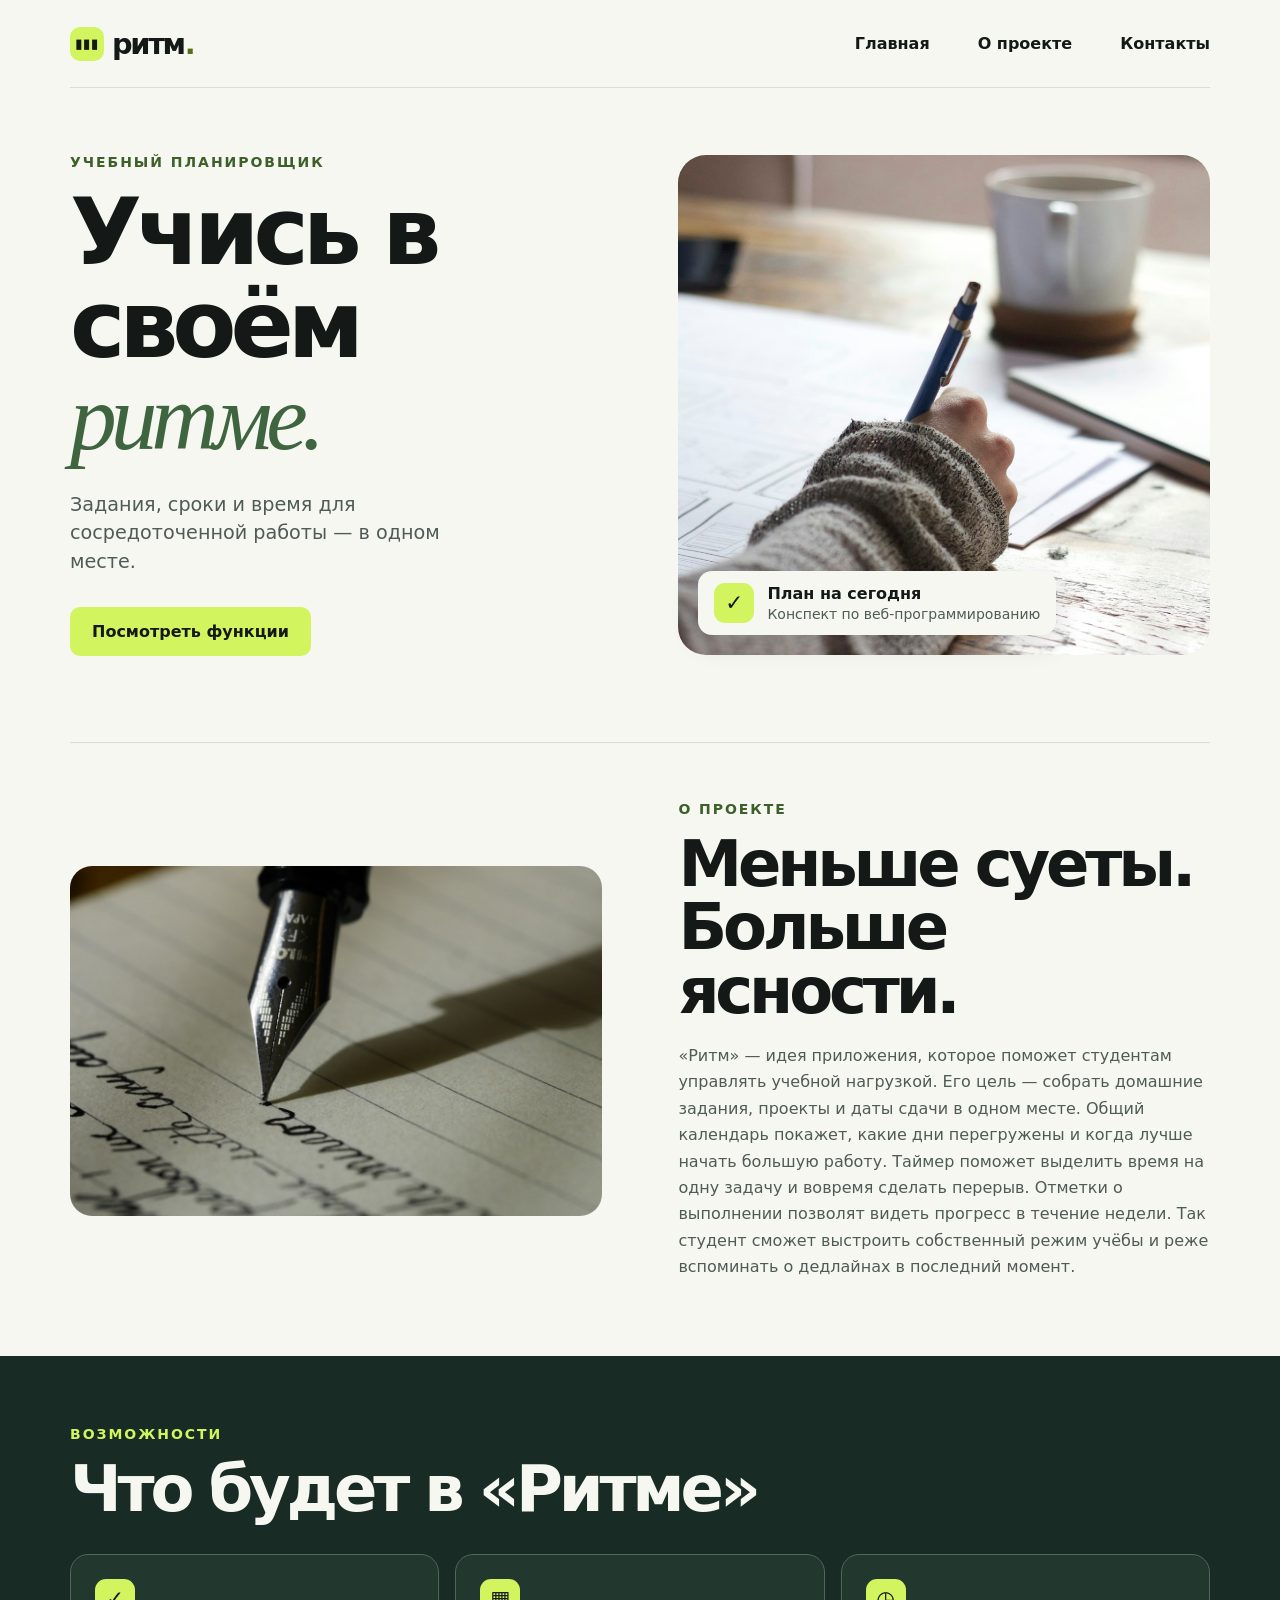
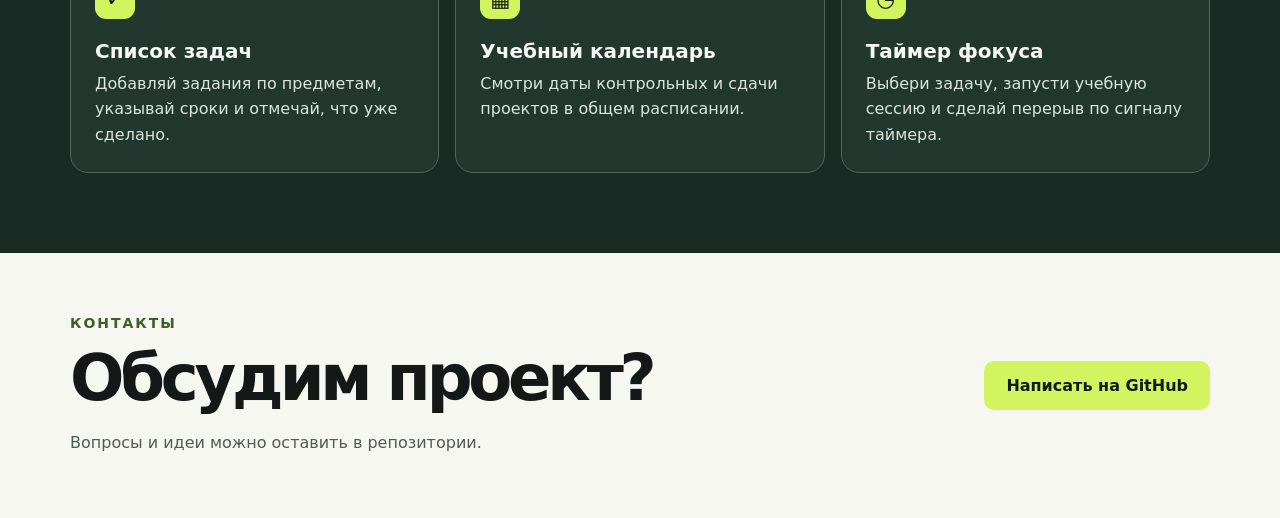
==== index.html @ 369edd1d "Create Ritm study planner website" ====
<!doctype html>
<html lang="ru">
<head>
  <meta charset="utf-8">
  <meta name="viewport" content="width=device-width, initial-scale=1">
  <meta name="description" content="Ритм — концепция учебного планировщика для студентов.">
  <title>Ритм — учёба в своём темпе</title>
  <link rel="stylesheet" href="style.css">
</head>
<body>
  <header class="header wrap" id="home">
    <a class="brand" href="#home"><span class="mark" aria-hidden="true">▮▮▮</span> ритм<span class="dot">.</span></a>
    <nav aria-label="Основное меню"><a href="#home">Главная</a><a href="#about">О проекте</a><a href="#contacts">Контакты</a></nav>
  </header>
  <main>
    <section class="hero wrap" aria-labelledby="title">
      <div class="hero-copy">
        <p class="eyebrow">Учебный планировщик</p>
        <h1 id="title">Учись в<br>своём <em>ритме.</em></h1>
        <p class="intro">Задания, сроки и время для сосредоточенной работы — в одном месте.</p>
        <a class="button" href="#features">Посмотреть функции</a>
      </div>
      <figure class="hero-image">
        <img src="assets/planning.jpg" alt="Студент записывает учебные задачи в блокнот">
        <figcaption><span class="check" aria-hidden="true">✓</span><div><strong>План на сегодня</strong><small>Конспект по веб-программированию</small></div></figcaption>
      </figure>
    </section>
    <section class="about wrap" id="about" aria-labelledby="about-title">
      <img src="assets/focus.jpg" alt="Рука с карандашом над открытыми страницами тетради" loading="lazy">
      <div>
        <p class="eyebrow">О проекте</p>
        <h2 id="about-title">Меньше суеты.<br>Больше ясности.</h2>
        <p>«Ритм» — идея приложения, которое поможет студентам управлять учебной нагрузкой. Его цель — собрать домашние задания, проекты и даты сдачи в одном месте. Общий календарь покажет, какие дни перегружены и когда лучше начать большую работу. Таймер поможет выделить время на одну задачу и вовремя сделать перерыв. Отметки о выполнении позволят видеть прогресс в течение недели. Так студент сможет выстроить собственный режим учёбы и реже вспоминать о дедлайнах в последний момент.</p>
      </div>
    </section>
    <section class="features" id="features" aria-labelledby="features-title">
      <div class="wrap">
        <p class="eyebrow">Возможности</p>
        <h2 id="features-title">Что будет в «Ритме»</h2>
        <div class="cards">
          <article><span class="icon" aria-hidden="true">✓</span><h3>Список задач</h3><p>Добавляй задания по предметам, указывай сроки и отмечай, что уже сделано.</p></article>
          <article><span class="icon" aria-hidden="true">▦</span><h3>Учебный календарь</h3><p>Смотри даты контрольных и сдачи проектов в общем расписании.</p></article>
          <article><span class="icon" aria-hidden="true">◷</span><h3>Таймер фокуса</h3><p>Выбери задачу, запусти учебную сессию и сделай перерыв по сигналу таймера.</p></article>
        </div>
      </div>
    </section>
  </main>
  <footer id="contacts" class="footer wrap">
    <div><p class="eyebrow">Контакты</p><h2>Обсудим проект?</h2><p>Вопросы и идеи можно оставить в репозитории.</p></div>
    <a class="button" href="https://github.com/Cupol/ritm-study/issues">Написать на GitHub</a>
  </footer>
</body>
</html>
---- style.css ----
:root {
  color-scheme: light;
  --ink: #141918;
  --muted: #505b56;
  --paper: #f5f7f0;
  --green: #d1f45f;
  --forest: #182c25;
  font-family: 'Segoe UI', system-ui, sans-serif;
  color: var(--ink);
  background: var(--paper);
}

* { box-sizing: border-box; }
html { scroll-behavior: smooth; }
body, figure, h1, h2, h3, p { margin: 0; }
a { color: inherit; }
a:focus-visible { outline: 3px solid #778c26; outline-offset: 5px; }
img { display: block; width: 100%; object-fit: cover; }
.wrap { width: min(1140px, calc(100% - 64px)); margin-inline: auto; }
.header, nav, .footer { display: flex; align-items: center; }
.header { justify-content: space-between; min-height: 88px; border-bottom: 1px solid #d9dfd2; }
.brand { display: flex; align-items: center; gap: 8px; font-size: 1.8rem; font-weight: 850; letter-spacing: -.08em; }
.brand, nav a, .button { text-decoration: none; }
.mark { display: grid; place-items: center; width: 34px; height: 34px; border-radius: 10px; background: var(--green); font-size: .84rem; letter-spacing: .03em; }
.dot { color: #557018; margin-left: -7px; }
nav { gap: clamp(14px, 4vw, 48px); }
nav a { font-weight: 650; }
nav a:hover { text-decoration: underline; text-underline-offset: 5px; }
.hero, .about { display: grid; grid-template-columns: 1fr 1fr; align-items: center; gap: clamp(30px, 6vw, 92px); }
.hero { padding-block: 66px 86px; }
.eyebrow { color: #3d602b; text-transform: uppercase; font-weight: 800; font-size: .875rem; letter-spacing: .14em; margin-bottom: 16px; }
h1, h2 { letter-spacing: -.065em; line-height: .99; }
h1 { font-size: clamp(3.6rem, 7.3vw, 6.8rem); font-weight: 820; }
h1 em { color: #3e653f; font-family: Georgia, serif; font-weight: 500; }
.intro { color: var(--muted); margin-block: 26px 30px; max-width: 370px; font-size: 1.2rem; line-height: 1.5; }
.button { display: inline-flex; align-items: center; justify-content: center; padding: 15px 22px; border-radius: 10px; background: var(--green); color: var(--ink); font-weight: 750; text-align: center; }
.button:hover { background: #bce34b; }
.hero-image { position: relative; }
.hero-image img { height: clamp(360px, 42vw, 500px); border-radius: 28px; object-position: 46% center; }
figcaption { display: flex; align-items: center; gap: 13px; position: absolute; bottom: 20px; left: 20px; right: 20px; width: fit-content; max-width: calc(100% - 40px); padding: 12px 16px; border-radius: 14px; background: var(--paper); box-shadow: 0 8px 28px #14191826; }
figcaption small { display: block; margin-top: 3px; color: var(--muted); font-size: .875rem; }
.check, .icon { display: grid; place-items: center; flex: 0 0 auto; width: 40px; height: 40px; border-radius: 11px; background: var(--green); color: var(--ink); font-size: 1.35rem; font-weight: 700; }
.about { padding-block: 58px 76px; border-top: 1px solid #d9dfd2; }
.about img { height: 350px; border-radius: 22px; }
h2 { font-size: clamp(2.5rem, 5vw, 4.6rem); }
.about h2 + p, .footer h2 + p { margin-top: 20px; color: var(--muted); line-height: 1.65; }
.features { padding-block: 70px 80px; background: var(--forest); color: var(--paper); }
.features .eyebrow { color: var(--green); }
.cards { display: grid; grid-template-columns: repeat(3, 1fr); gap: 16px; margin-top: 32px; }
.cards article { padding: 24px; border: 1px solid #51655c; border-radius: 18px; background: #22382f; }
h3 { margin-block: 20px 8px; font-size: 1.25rem; }
.cards p { color: #dce6da; line-height: 1.6; }
.footer { justify-content: space-between; gap: 24px; padding-block: 62px; }

@media (max-width: 740px) {
  .wrap { width: calc(100% - 36px); }
  .header { min-height: 68px; }
  nav { gap: 12px; }
  nav a { font-size: .875rem; }
  .hero, .about, .cards { grid-template-columns: 1fr; }
  .hero { padding-block: 42px 52px; }
  .hero-image img { height: clamp(260px, 72vw, 420px); }
  .about { padding-block: 46px; }
  .about img { order: 1; height: 250px; }
  .features, .footer { padding-block: 48px; }
  .footer { align-items: flex-start; flex-direction: column; }
}

@media (max-width: 370px) {
  .header { flex-wrap: wrap; gap: 12px; padding-block: 12px; }
  h1 { font-size: 3.25rem; }
}

@media (prefers-reduced-motion: reduce) {
  html { scroll-behavior: auto; }
}
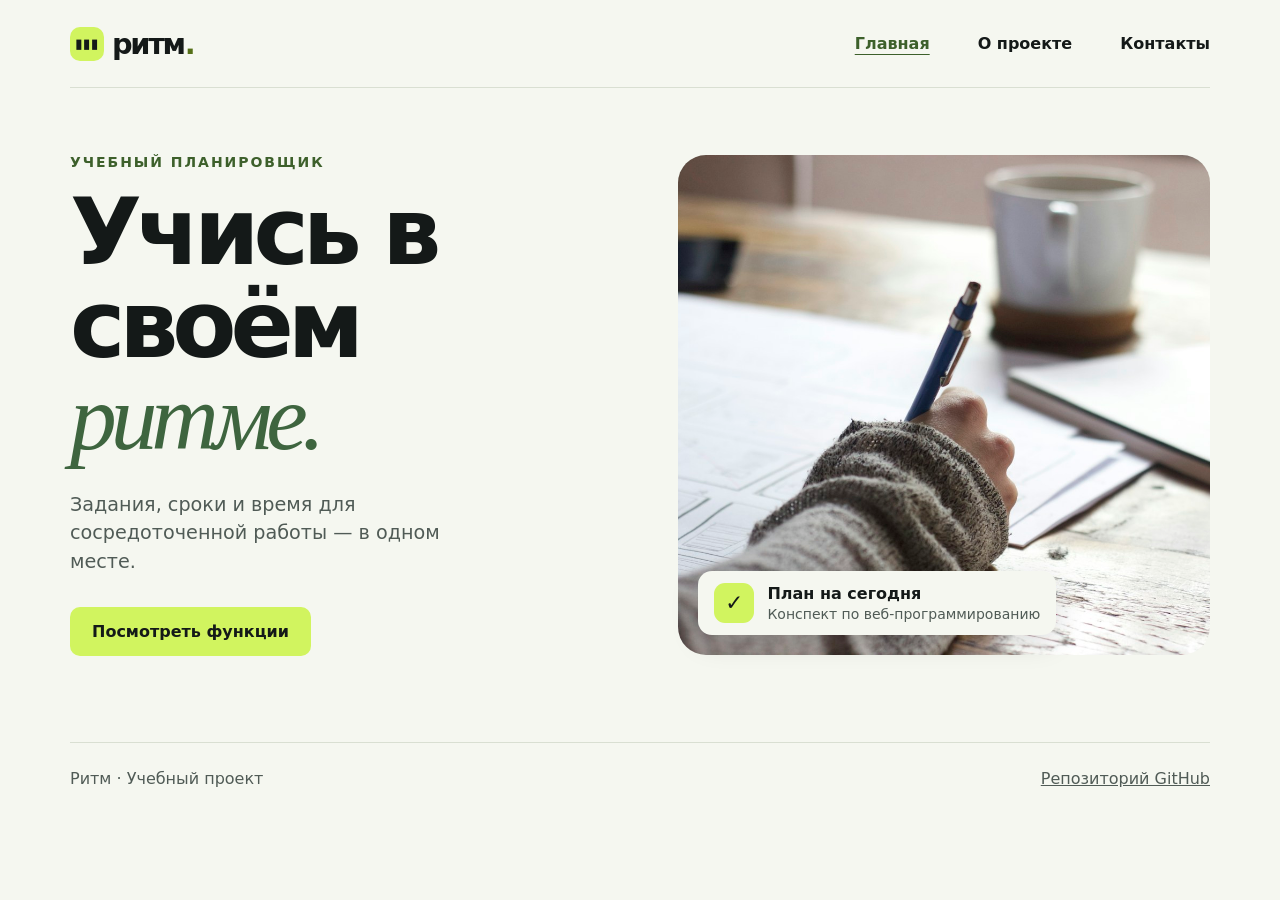
==== commit 01e8e201: "Split Ritm website into three pages" ====
--- a/index.html
+++ b/index.html
@@ -8,9 +8,9 @@
   <link rel="stylesheet" href="style.css">
 </head>
 <body>
-  <header class="header wrap" id="home">
-    <a class="brand" href="#home"><span class="mark" aria-hidden="true">▮▮▮</span> ритм<span class="dot">.</span></a>
-    <nav aria-label="Основное меню"><a href="#home">Главная</a><a href="#about">О проекте</a><a href="#contacts">Контакты</a></nav>
+  <header class="header wrap">
+    <a class="brand" href="index.html"><span class="mark" aria-hidden="true">▮▮▮</span> ритм<span class="dot">.</span></a>
+    <nav aria-label="Основное меню"><a href="index.html" aria-current="page">Главная</a><a href="about.html">О проекте</a><a href="contacts.html">Контакты</a></nav>
   </header>
   <main>
     <section class="hero wrap" aria-labelledby="title">
@@ -18,36 +18,17 @@
         <p class="eyebrow">Учебный планировщик</p>
         <h1 id="title">Учись в<br>своём <em>ритме.</em></h1>
         <p class="intro">Задания, сроки и время для сосредоточенной работы — в одном месте.</p>
-        <a class="button" href="#features">Посмотреть функции</a>
+        <a class="button" href="about.html#features">Посмотреть функции</a>
       </div>
       <figure class="hero-image">
         <img src="assets/planning.jpg" alt="Студент записывает учебные задачи в блокнот">
         <figcaption><span class="check" aria-hidden="true">✓</span><div><strong>План на сегодня</strong><small>Конспект по веб-программированию</small></div></figcaption>
       </figure>
     </section>
-    <section class="about wrap" id="about" aria-labelledby="about-title">
-      <img src="assets/focus.jpg" alt="Рука с карандашом над открытыми страницами тетради" loading="lazy">
-      <div>
-        <p class="eyebrow">О проекте</p>
-        <h2 id="about-title">Меньше суеты.<br>Больше ясности.</h2>
-        <p>«Ритм» — идея приложения, которое поможет студентам управлять учебной нагрузкой. Его цель — собрать домашние задания, проекты и даты сдачи в одном месте. Общий календарь покажет, какие дни перегружены и когда лучше начать большую работу. Таймер поможет выделить время на одну задачу и вовремя сделать перерыв. Отметки о выполнении позволят видеть прогресс в течение недели. Так студент сможет выстроить собственный режим учёбы и реже вспоминать о дедлайнах в последний момент.</p>
-      </div>
-    </section>
-    <section class="features" id="features" aria-labelledby="features-title">
-      <div class="wrap">
-        <p class="eyebrow">Возможности</p>
-        <h2 id="features-title">Что будет в «Ритме»</h2>
-        <div class="cards">
-          <article><span class="icon" aria-hidden="true">✓</span><h3>Список задач</h3><p>Добавляй задания по предметам, указывай сроки и отмечай, что уже сделано.</p></article>
-          <article><span class="icon" aria-hidden="true">▦</span><h3>Учебный календарь</h3><p>Смотри даты контрольных и сдачи проектов в общем расписании.</p></article>
-          <article><span class="icon" aria-hidden="true">◷</span><h3>Таймер фокуса</h3><p>Выбери задачу, запусти учебную сессию и сделай перерыв по сигналу таймера.</p></article>
-        </div>
-      </div>
-    </section>
   </main>
-  <footer id="contacts" class="footer wrap">
-    <div><p class="eyebrow">Контакты</p><h2>Обсудим проект?</h2><p>Вопросы и идеи можно оставить в репозитории.</p></div>
-    <a class="button" href="https://github.com/Cupol/ritm-study/issues">Написать на GitHub</a>
+  <footer class="site-footer wrap">
+    <span>Ритм · Учебный проект</span>
+    <a href="https://github.com/Cupol/ritm-study">Репозиторий GitHub</a>
   </footer>
 </body>
 </html>
--- a/style.css
+++ b/style.css
@@ -17,7 +17,7 @@
 a:focus-visible { outline: 3px solid #778c26; outline-offset: 5px; }
 img { display: block; width: 100%; object-fit: cover; }
 .wrap { width: min(1140px, calc(100% - 64px)); margin-inline: auto; }
-.header, nav, .footer { display: flex; align-items: center; }
+.header, nav, .site-footer { display: flex; align-items: center; }
 .header { justify-content: space-between; min-height: 88px; border-bottom: 1px solid #d9dfd2; }
 .brand { display: flex; align-items: center; gap: 8px; font-size: 1.8rem; font-weight: 850; letter-spacing: -.08em; }
 .brand, nav a, .button { text-decoration: none; }
@@ -26,6 +26,7 @@
 nav { gap: clamp(14px, 4vw, 48px); }
 nav a { font-weight: 650; }
 nav a:hover { text-decoration: underline; text-underline-offset: 5px; }
+nav a[aria-current="page"] { color: #3d602b; text-decoration: underline; text-underline-offset: 5px; }
 .hero, .about { display: grid; grid-template-columns: 1fr 1fr; align-items: center; gap: clamp(30px, 6vw, 92px); }
 .hero { padding-block: 66px 86px; }
 .eyebrow { color: #3d602b; text-transform: uppercase; font-weight: 800; font-size: .875rem; letter-spacing: .14em; margin-bottom: 16px; }
@@ -40,17 +41,19 @@
 figcaption { display: flex; align-items: center; gap: 13px; position: absolute; bottom: 20px; left: 20px; right: 20px; width: fit-content; max-width: calc(100% - 40px); padding: 12px 16px; border-radius: 14px; background: var(--paper); box-shadow: 0 8px 28px #14191826; }
 figcaption small { display: block; margin-top: 3px; color: var(--muted); font-size: .875rem; }
 .check, .icon { display: grid; place-items: center; flex: 0 0 auto; width: 40px; height: 40px; border-radius: 11px; background: var(--green); color: var(--ink); font-size: 1.35rem; font-weight: 700; }
-.about { padding-block: 58px 76px; border-top: 1px solid #d9dfd2; }
+.about { padding-block: 58px 76px; }
 .about img { height: 350px; border-radius: 22px; }
 h2 { font-size: clamp(2.5rem, 5vw, 4.6rem); }
-.about h2 + p, .footer h2 + p { margin-top: 20px; color: var(--muted); line-height: 1.65; }
+.about h1, .contact-page h1 { font-size: clamp(2.5rem, 5vw, 4.6rem); }
+.about h1 + p { margin-top: 20px; color: var(--muted); line-height: 1.65; }
 .features { padding-block: 70px 80px; background: var(--forest); color: var(--paper); }
 .features .eyebrow { color: var(--green); }
 .cards { display: grid; grid-template-columns: repeat(3, 1fr); gap: 16px; margin-top: 32px; }
 .cards article { padding: 24px; border: 1px solid #51655c; border-radius: 18px; background: #22382f; }
 h3 { margin-block: 20px 8px; font-size: 1.25rem; }
 .cards p { color: #dce6da; line-height: 1.6; }
-.footer { justify-content: space-between; gap: 24px; padding-block: 62px; }
+.contact-page { padding-block: clamp(56px, 11vw, 140px); }
+.site-footer { justify-content: space-between; flex-wrap: wrap; gap: 12px 24px; padding-block: 26px; border-top: 1px solid #d9dfd2; color: var(--muted); }
 
 @media (max-width: 740px) {
   .wrap { width: calc(100% - 36px); }
@@ -62,8 +65,7 @@
   .hero-image img { height: clamp(260px, 72vw, 420px); }
   .about { padding-block: 46px; }
   .about img { order: 1; height: 250px; }
-  .features, .footer { padding-block: 48px; }
-  .footer { align-items: flex-start; flex-direction: column; }
+  .features { padding-block: 48px; }
 }
 
 @media (max-width: 370px) {
